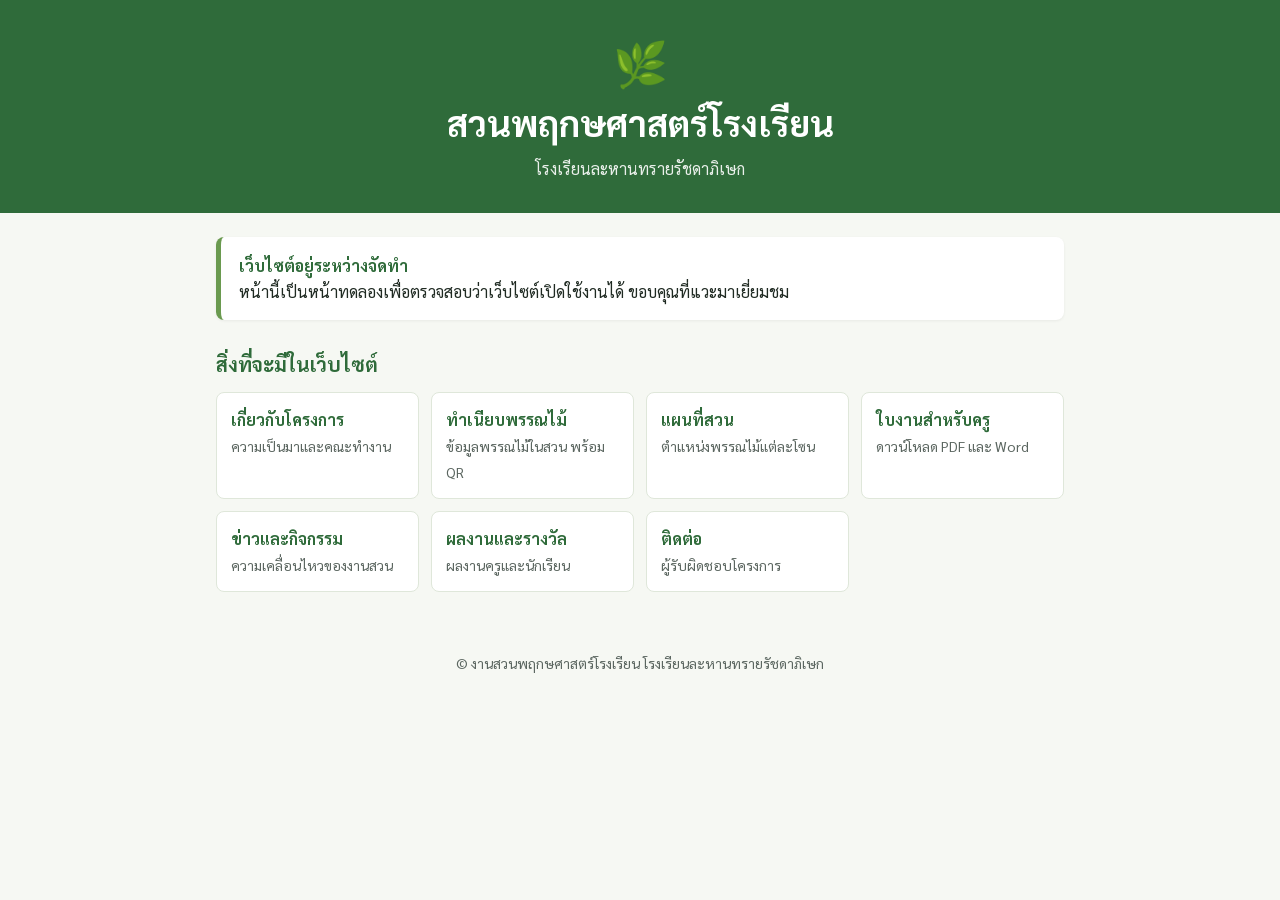
==== index.html @ 070f1ca8 "Add files via upload เพิ่มหน้าเวปทดลอง" ====
<!doctype html>
<html lang="th">
<head>
<meta charset="utf-8">
<meta name="viewport" content="width=device-width, initial-scale=1">
<title>สวนพฤกษศาสตร์โรงเรียน | โรงเรียนละหานทรายรัชดาภิเษก</title>
<meta name="description" content="เว็บไซต์งานสวนพฤกษศาสตร์โรงเรียน โรงเรียนละหานทรายรัชดาภิเษก">
<link rel="preconnect" href="https://fonts.googleapis.com">
<link href="https://fonts.googleapis.com/css2?family=Sarabun:wght@400;600;700&display=swap" rel="stylesheet">
<style>
  :root { --green:#2f6b3a; --leaf:#6a9a4f; --bg:#f6f8f3; --ink:#1f2a22; --muted:#5b6660; }
  * { box-sizing:border-box; }
  body { margin:0; font-family:'Sarabun',sans-serif; background:var(--bg); color:var(--ink); line-height:1.6; }
  header { background:var(--green); color:#fff; padding:40px 16px 32px; text-align:center; }
  header .leaf { font-size:44px; line-height:1; }
  h1 { margin:10px 0 4px; font-size:clamp(24px,5vw,36px); }
  header p { margin:0; opacity:.9; }
  main { max-width:880px; margin:0 auto; padding:24px 16px 40px; }
  .notice { background:#fff; border-left:5px solid var(--leaf); padding:16px 18px; border-radius:8px; box-shadow:0 1px 3px rgba(0,0,0,.06); }
  .notice strong { color:var(--green); }
  h2 { color:var(--green); font-size:20px; margin:28px 0 12px; }
  .grid { display:grid; grid-template-columns:repeat(auto-fill,minmax(180px,1fr)); gap:12px; }
  .card { background:#fff; border:1px solid #dfe7da; border-radius:8px; padding:14px; }
  .card b { display:block; color:var(--green); }
  .card span { font-size:14px; color:var(--muted); }
  footer { text-align:center; font-size:14px; color:var(--muted); padding:20px 16px 32px; }
</style>
</head>
<body>
<header>
  <div class="leaf" aria-hidden="true">🌿</div>
  <h1>สวนพฤกษศาสตร์โรงเรียน</h1>
  <p>โรงเรียนละหานทรายรัชดาภิเษก</p>
</header>
<main>
  <div class="notice">
    <strong>เว็บไซต์อยู่ระหว่างจัดทำ</strong><br>
    หน้านี้เป็นหน้าทดลองเพื่อตรวจสอบว่าเว็บไซต์เปิดใช้งานได้ ขอบคุณที่แวะมาเยี่ยมชม
  </div>

  <h2>สิ่งที่จะมีในเว็บไซต์</h2>
  <div class="grid">
    <div class="card"><b>เกี่ยวกับโครงการ</b><span>ความเป็นมาและคณะทำงาน</span></div>
    <div class="card"><b>ทำเนียบพรรณไม้</b><span>ข้อมูลพรรณไม้ในสวน พร้อม QR</span></div>
    <div class="card"><b>แผนที่สวน</b><span>ตำแหน่งพรรณไม้แต่ละโซน</span></div>
    <div class="card"><b>ใบงานสำหรับครู</b><span>ดาวน์โหลด PDF และ Word</span></div>
    <div class="card"><b>ข่าวและกิจกรรม</b><span>ความเคลื่อนไหวของงานสวน</span></div>
    <div class="card"><b>ผลงานและรางวัล</b><span>ผลงานครูและนักเรียน</span></div>
    <div class="card"><b>ติดต่อ</b><span>ผู้รับผิดชอบโครงการ</span></div>
  </div>
</main>
<footer>© งานสวนพฤกษศาสตร์โรงเรียน โรงเรียนละหานทรายรัชดาภิเษก</footer>
</body>
</html>
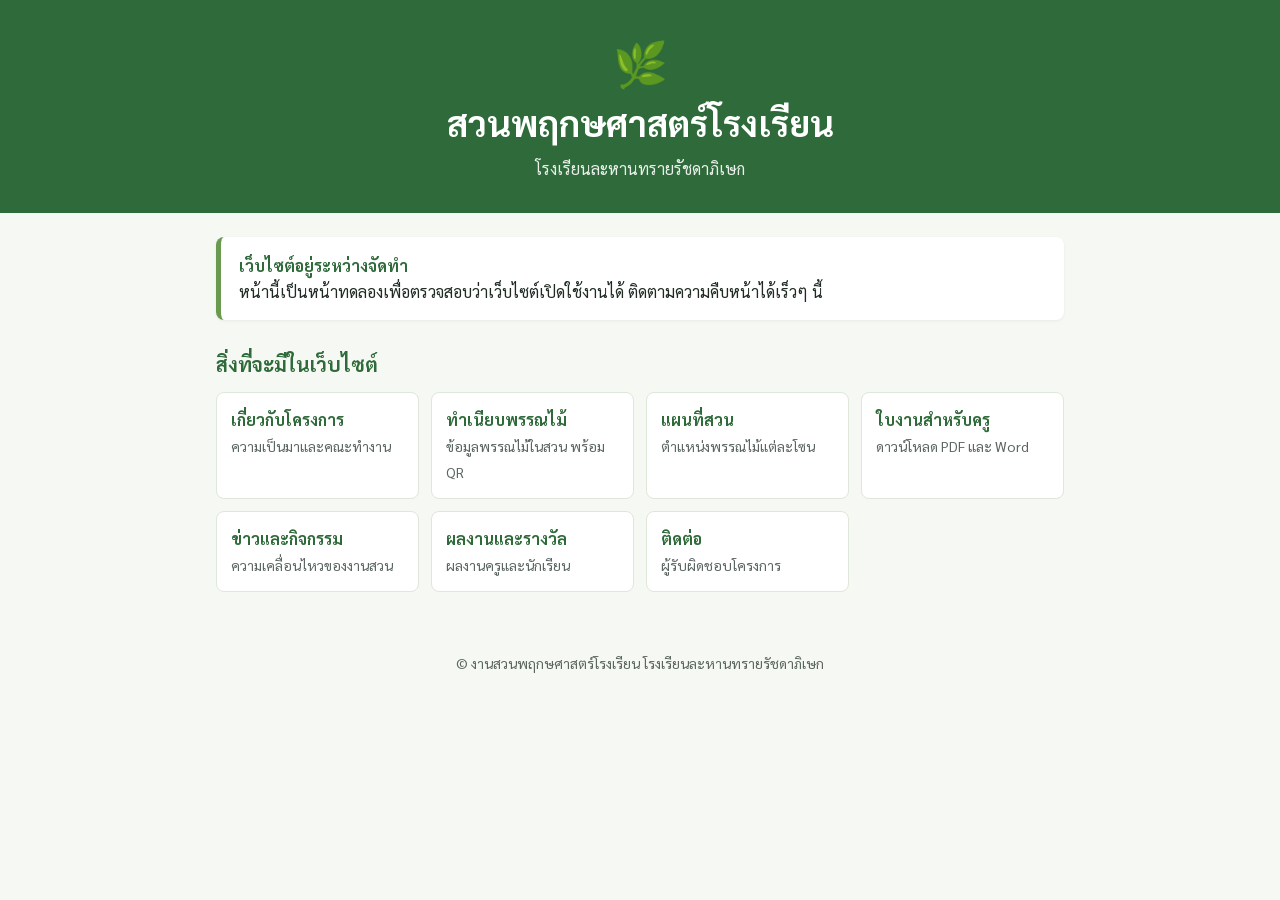
==== commit 10236fc0: "เพิ่ม CLAUDE.md สรุปกติกาโครงการ และปรับข้อความหน้าแรก - เพิ่ม CLAUDE.md (ภาษาไทย) สรุปกติกา 6 ข้อขอ" ====
--- a/index.html
+++ b/index.html
@@ -35,7 +35,7 @@
 <main>
   <div class="notice">
     <strong>เว็บไซต์อยู่ระหว่างจัดทำ</strong><br>
-    หน้านี้เป็นหน้าทดลองเพื่อตรวจสอบว่าเว็บไซต์เปิดใช้งานได้ ขอบคุณที่แวะมาเยี่ยมชม
+    หน้านี้เป็นหน้าทดลองเพื่อตรวจสอบว่าเว็บไซต์เปิดใช้งานได้ ติดตามความคืบหน้าได้เร็วๆ นี้
   </div>
 
   <h2>สิ่งที่จะมีในเว็บไซต์</h2>
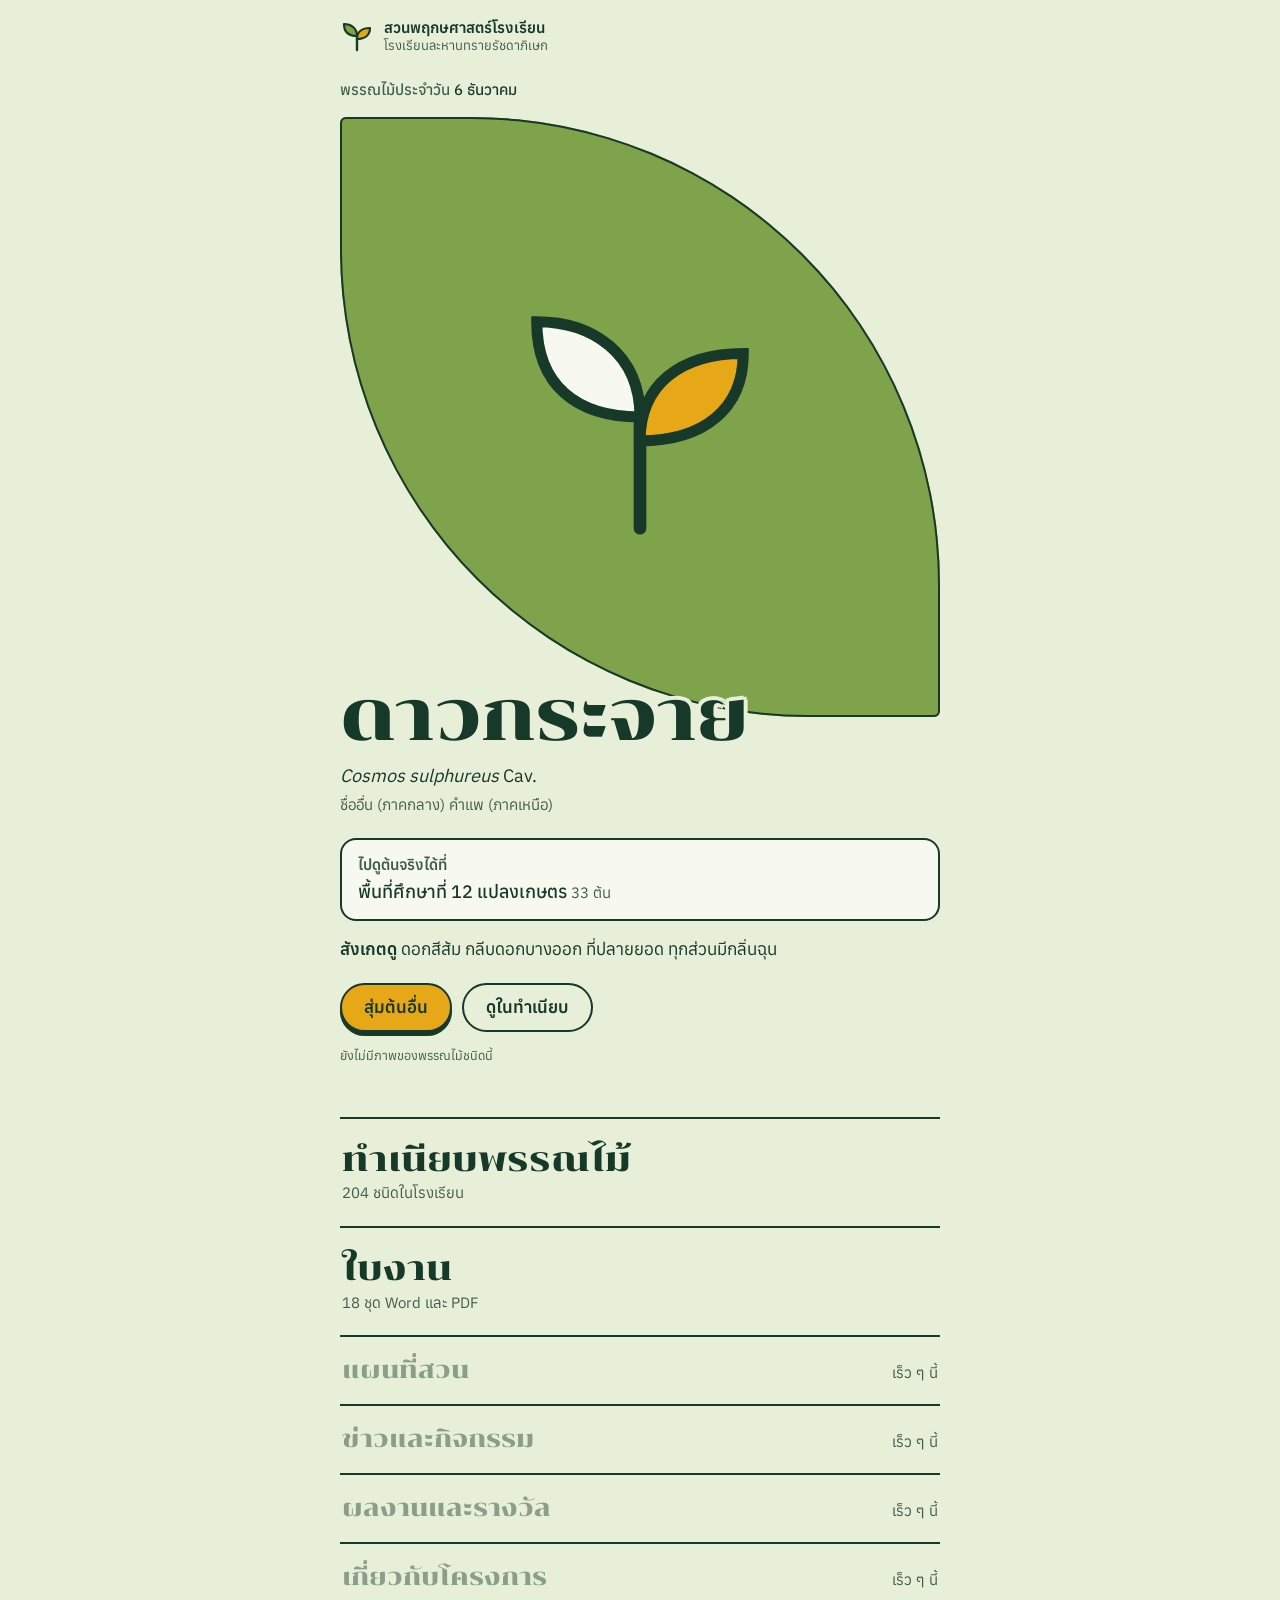
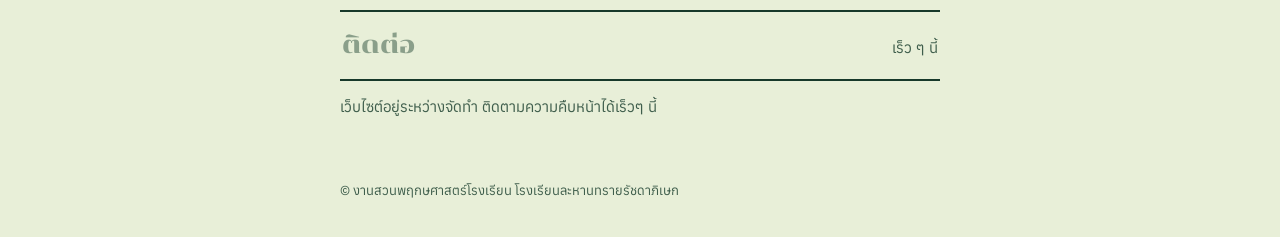
==== commit 38007e9d: "ออกแบบหน้าแรกใหม่: พรรณไม้ประจำวัน (ตัวอย่างให้ครูตรวจ) - index.html: หน้าแรกแนวธรรมชาติ + ขี้เล่น โ" ====
--- a/index.html
+++ b/index.html
@@ -4,51 +4,187 @@
 <meta charset="utf-8">
 <meta name="viewport" content="width=device-width, initial-scale=1">
 <title>สวนพฤกษศาสตร์โรงเรียน | โรงเรียนละหานทรายรัชดาภิเษก</title>
-<meta name="description" content="เว็บไซต์งานสวนพฤกษศาสตร์โรงเรียน โรงเรียนละหานทรายรัชดาภิเษก">
+<meta name="description" content="เว็บไซต์งานสวนพฤกษศาสตร์โรงเรียน โรงเรียนละหานทรายรัชดาภิเษก พรรณไม้ 204 ชนิดในโรงเรียน">
+<meta name="theme-color" content="#E8EFD8">
 <link rel="preconnect" href="https://fonts.googleapis.com">
-<link href="https://fonts.googleapis.com/css2?family=Sarabun:wght@400;600;700&display=swap" rel="stylesheet">
+<link rel="preconnect" href="https://fonts.gstatic.com" crossorigin>
+<link href="https://fonts.googleapis.com/css2?family=Anuphan:wght@400;500;600&family=Chonburi&display=swap" rel="stylesheet">
 <style>
-  :root { --green:#2f6b3a; --leaf:#6a9a4f; --bg:#f6f8f3; --ink:#1f2a22; --muted:#5b6660; }
+  :root {
+    --paper:#E8EFD8; --ink:#17392A; --turmeric:#E6A817; --leaf:#7FA34B; --card:#F7F9F0;
+    --ink-soft:#3F5E4C;
+    --display:'Chonburi', serif; --body:'Anuphan', sans-serif;
+  }
   * { box-sizing:border-box; }
-  body { margin:0; font-family:'Sarabun',sans-serif; background:var(--bg); color:var(--ink); line-height:1.6; }
-  header { background:var(--green); color:#fff; padding:40px 16px 32px; text-align:center; }
-  header .leaf { font-size:44px; line-height:1; }
-  h1 { margin:10px 0 4px; font-size:clamp(24px,5vw,36px); }
-  header p { margin:0; opacity:.9; }
-  main { max-width:880px; margin:0 auto; padding:24px 16px 40px; }
-  .notice { background:#fff; border-left:5px solid var(--leaf); padding:16px 18px; border-radius:8px; box-shadow:0 1px 3px rgba(0,0,0,.06); }
-  .notice strong { color:var(--green); }
-  h2 { color:var(--green); font-size:20px; margin:28px 0 12px; }
-  .grid { display:grid; grid-template-columns:repeat(auto-fill,minmax(180px,1fr)); gap:12px; }
-  .card { background:#fff; border:1px solid #dfe7da; border-radius:8px; padding:14px; }
-  .card b { display:block; color:var(--green); }
-  .card span { font-size:14px; color:var(--muted); }
-  footer { text-align:center; font-size:14px; color:var(--muted); padding:20px 16px 32px; }
+  html { -webkit-text-size-adjust:100%; }
+  body { margin:0; background:var(--paper); color:var(--ink); font:400 17px/1.65 var(--body); }
+  a { color:inherit; }
+  :focus-visible { outline:3px solid var(--turmeric); outline-offset:3px; border-radius:4px; }
+  .wrap { max-width:560px; margin:0 auto; padding:0 20px; }
+
+  /* หัวเว็บ */
+  .top { display:flex; align-items:center; gap:10px; padding:18px 0 6px; }
+  .top svg { flex:none; }
+  .top b { display:block; font-weight:600; font-size:15px; line-height:1.3; }
+  .top span { display:block; font-size:13px; color:var(--ink-soft); line-height:1.3; }
+
+  /* พรรณไม้ประจำวัน */
+  .today { padding:18px 0 8px; }
+  .kicker { margin:0 0 14px; font-weight:500; font-size:15px; color:var(--ink-soft); }
+  .kicker time { color:var(--ink); }
+  .leafpic {
+    position:relative; width:100%; aspect-ratio:1/1; margin:0;
+    border-radius:6px 78% 6px 78%; overflow:hidden; background:var(--leaf);
+    box-shadow:inset 0 0 0 2px var(--ink);
+  }
+  .leafpic img { width:100%; height:100%; object-fit:cover; display:block; }
+  .leafpic .none { position:absolute; inset:0; display:grid; place-items:center; }
+  .leafpic.empty::after { display:none; }
+  .leafpic::after { /* เส้นกลางใบ */
+    content:""; position:absolute; left:50%; top:50%; width:141%; height:2px;
+    background:rgba(247,249,240,.55); transform:translate(-50%,-50%) rotate(-45deg); pointer-events:none;
+  }
+  .name {
+    font-family:var(--display); font-weight:400; margin:-0.62em 0 0; position:relative;
+    font-size:clamp(52px, 17vw, 96px); line-height:1.18; letter-spacing:-.01em;
+    overflow-wrap:anywhere; text-wrap:balance;
+    text-shadow: 3px 3px 0 var(--paper), -3px 3px 0 var(--paper), 3px -3px 0 var(--paper), -3px -3px 0 var(--paper), 0 4px 0 var(--paper), 4px 0 0 var(--paper), -4px 0 0 var(--paper), 0 -4px 0 var(--paper);
+  }
+  .name.mid { font-size:clamp(40px, 12.5vw, 72px); }
+  .name.long { font-size:clamp(32px, 9.5vw, 56px); }
+  .sci { margin:4px 0 0; font-size:18px; }
+  .aka { margin:2px 0 0; font-size:15px; color:var(--ink-soft); }
+  .where { margin:20px 0 0; padding:14px 16px; background:var(--card); border-radius:16px; border:2px solid var(--ink); }
+  .where h2 { margin:0 0 4px; font:600 15px/1.4 var(--body); color:var(--ink-soft); }
+  .where ul { margin:0; padding:0; list-style:none; }
+  .where li { font-weight:500; font-size:18px; line-height:1.45; }
+  .where li + li { margin-top:4px; }
+  .where li small { font-weight:400; font-size:15px; color:var(--ink-soft); }
+  .feat { margin:14px 0 0; }
+  .feat b { font-weight:600; }
+  .actions { display:flex; flex-wrap:wrap; gap:10px; margin:20px 0 0; }
+  .btn {
+    font:600 17px/1 var(--body); border:2px solid var(--ink); border-radius:999px;
+    padding:14px 22px; cursor:pointer; text-decoration:none; display:inline-flex; align-items:center; gap:8px;
+    background:transparent; color:var(--ink);
+  }
+  .btn.primary { background:var(--turmeric); box-shadow:0 4px 0 var(--ink); }
+  .btn.primary:active { transform:translateY(3px); box-shadow:0 1px 0 var(--ink); }
+  .credit { margin:14px 0 0; font-size:12.5px; line-height:1.5; color:var(--ink-soft); }
+  .credit a { color:var(--ink-soft); }
+
+  /* ในเว็บมีอะไร */
+  .menu { margin:44px 0 0; padding:0; list-style:none; border-top:2px solid var(--ink); }
+  .menu li { border-bottom:2px solid var(--ink); }
+  .menu a, .menu .soon { display:flex; align-items:baseline; justify-content:space-between; gap:12px; padding:18px 2px; text-decoration:none; }
+  .menu a { flex-direction:column; gap:0; padding:20px 2px; }
+  .menu strong { font-family:var(--display); font-weight:400; font-size:clamp(26px, 7.5vw, 34px); line-height:1.25; }
+  .menu span { font-size:15px; color:var(--ink-soft); text-align:right; }
+  .menu a span { text-align:left; }
+  .menu a:hover strong { text-decoration:underline; text-decoration-thickness:3px; text-underline-offset:6px; text-decoration-color:var(--turmeric); }
+  .menu .soon strong { color:var(--ink-soft); opacity:.55; font-size:clamp(20px, 5.6vw, 24px); }
+  .soon-note { margin:14px 0 0; font-size:15px; color:var(--ink-soft); }
+  footer { margin:40px 0 0; padding:20px 0 36px; font-size:13px; color:var(--ink-soft); }
+
+  /* ตอนสุ่มใหม่ */
+  .swap .leafpic, .swap .name { animation:pop .42s cubic-bezier(.2,.9,.3,1.3); }
+  @keyframes pop { from { transform:scale(.92) rotate(-3deg); opacity:.2; } to { transform:none; opacity:1; } }
+  @media (prefers-reduced-motion: reduce) { .swap .leafpic, .swap .name { animation:none; } }
+  @media (min-width:720px) { .wrap { max-width:640px; } }
 </style>
 </head>
 <body>
-<header>
-  <div class="leaf" aria-hidden="true">🌿</div>
-  <h1>สวนพฤกษศาสตร์โรงเรียน</h1>
-  <p>โรงเรียนละหานทรายรัชดาภิเษก</p>
-</header>
-<main>
-  <div class="notice">
-    <strong>เว็บไซต์อยู่ระหว่างจัดทำ</strong><br>
-    หน้านี้เป็นหน้าทดลองเพื่อตรวจสอบว่าเว็บไซต์เปิดใช้งานได้ ติดตามความคืบหน้าได้เร็วๆ นี้
-  </div>
+<div class="wrap">
+  <header class="top">
+    <svg width="34" height="34" viewBox="0 0 34 34" aria-hidden="true"><path d="M17 31V15" stroke="#17392A" stroke-width="2.4" stroke-linecap="round" fill="none"/><path d="M17 17C17 9 11 5 4 5c0 8 5 12 13 12Z" fill="#7FA34B" stroke="#17392A" stroke-width="2.2" stroke-linejoin="round"/><path d="M17 20c0-7 5-11 13-11 0 7-5 11-13 11Z" fill="#E6A817" stroke="#17392A" stroke-width="2.2" stroke-linejoin="round"/></svg>
+    <div><b>สวนพฤกษศาสตร์โรงเรียน</b><span>โรงเรียนละหานทรายรัชดาภิเษก</span></div>
+  </header>
 
-  <h2>สิ่งที่จะมีในเว็บไซต์</h2>
-  <div class="grid">
-    <div class="card"><b>เกี่ยวกับโครงการ</b><span>ความเป็นมาและคณะทำงาน</span></div>
-    <div class="card"><b>ทำเนียบพรรณไม้</b><span>ข้อมูลพรรณไม้ในสวน พร้อม QR</span></div>
-    <div class="card"><b>แผนที่สวน</b><span>ตำแหน่งพรรณไม้แต่ละโซน</span></div>
-    <div class="card"><b>ใบงานสำหรับครู</b><span>ดาวน์โหลด PDF และ Word</span></div>
-    <div class="card"><b>ข่าวและกิจกรรม</b><span>ความเคลื่อนไหวของงานสวน</span></div>
-    <div class="card"><b>ผลงานและรางวัล</b><span>ผลงานครูและนักเรียน</span></div>
-    <div class="card"><b>ติดต่อ</b><span>ผู้รับผิดชอบโครงการ</span></div>
-  </div>
-</main>
-<footer>© งานสวนพฤกษศาสตร์โรงเรียน โรงเรียนละหานทรายรัชดาภิเษก</footer>
+  <main>
+    <section class="today" id="today" aria-labelledby="plant-name">
+      <p class="kicker">พรรณไม้ประจำวัน <time id="date"></time></p>
+      <figure class="leafpic" id="pic"></figure>
+      <h1 class="name" id="plant-name">…</h1>
+      <p class="sci" id="sci"></p>
+      <p class="aka" id="aka"></p>
+      <div class="where">
+        <h2>ไปดูต้นจริงได้ที่</h2>
+        <ul id="where"></ul>
+      </div>
+      <p class="feat" id="feat"></p>
+      <div class="actions">
+        <button class="btn primary" id="shuffle" type="button">สุ่มต้นอื่น</button>
+        <a class="btn" id="more" href="plants.html">ดูในทำเนียบ</a>
+      </div>
+      <p class="credit" id="credit"></p>
+    </section>
+
+    <ul class="menu">
+      <li><a href="plants.html"><strong>ทำเนียบพรรณไม้</strong><span id="count">204 ชนิดในโรงเรียน</span></a></li>
+      <li><a href="worksheets.html"><strong>ใบงาน</strong><span>18 ชุด Word และ PDF</span></a></li>
+      <li><div class="soon"><strong>แผนที่สวน</strong><span>เร็ว ๆ นี้</span></div></li>
+      <li><div class="soon"><strong>ข่าวและกิจกรรม</strong><span>เร็ว ๆ นี้</span></div></li>
+      <li><div class="soon"><strong>ผลงานและรางวัล</strong><span>เร็ว ๆ นี้</span></div></li>
+      <li><div class="soon"><strong>เกี่ยวกับโครงการ</strong><span>เร็ว ๆ นี้</span></div></li>
+      <li><div class="soon"><strong>ติดต่อ</strong><span>เร็ว ๆ นี้</span></div></li>
+    </ul>
+    <p class="soon-note">เว็บไซต์อยู่ระหว่างจัดทำ ติดตามความคืบหน้าได้เร็วๆ นี้</p>
+  </main>
+
+  <footer>© งานสวนพฤกษศาสตร์โรงเรียน โรงเรียนละหานทรายรัชดาภิเษก</footer>
+</div>
+
+<script src="js/plants-data.js"></script>
+<script>
+(function () {
+  var P = window.PLANTS || [], el = function (id) { return document.getElementById(id); };
+  if (!P.length) return;
+  var SPROUT = '<div class="none"><svg width="45%" viewBox="0 0 34 34" aria-hidden="true"><path d="M17 31V15" stroke="#17392A" stroke-width="1.6" stroke-linecap="round" fill="none"/><path d="M17 17C17 9 11 5 4 5c0 8 5 12 13 12Z" fill="#F7F9F0" stroke="#17392A" stroke-width="1.4"/><path d="M17 20c0-7 5-11 13-11 0 7-5 11-13 11Z" fill="#E6A817" stroke="#17392A" stroke-width="1.4"/></svg></div>';
+  function esc(s) { return String(s).replace(/[&<>"]/g, function (c) { return {'&':'&amp;','<':'&lt;','>':'&gt;','"':'&quot;'}[c]; }); }
+
+  // วันที่ตามเวลาไทย ทุกคนเห็นต้นเดียวกันในวันเดียวกัน
+  var now = new Date(Date.now() + 7 * 3600 * 1000);
+  var day = Math.floor(now.getTime() / 86400000);
+  var today = (day * 7919) % P.length, cur = today;
+  el('date').textContent = new Date().toLocaleDateString('th-TH', { day:'numeric', month:'long', timeZone:'Asia/Bangkok' });
+  el('count').textContent = P.length + ' ชนิดในโรงเรียน';
+
+  function show(i) {
+    var p = P[i];
+    var nm = el('plant-name'); nm.textContent = p.n;
+    nm.className = 'name' + (p.n.length > 10 ? ' long' : p.n.length > 6 ? ' mid' : '');
+    el('sci').innerHTML = p.s || '';
+    el('aka').textContent = p.a ? 'ชื่ออื่น ' + p.a : '';
+    el('aka').hidden = !p.a;
+    var locs = p.l.slice().sort(function (a, b) { return b[1] - a[1]; });
+    el('where').innerHTML = locs.slice(0, 3).map(function (l) {
+      return '<li>' + esc(l[0]) + ' <small>' + l[1] + ' ต้น</small></li>';
+    }).join('') + (locs.length > 3 ? '<li><small>และอีก ' + (locs.length - 3) + ' บริเวณ</small></li>' : '');
+    el('feat').innerHTML = p.f ? '<b>สังเกตดู</b> ' + esc(p.f) : '';
+    el('more').href = 'plants.html#p' + p.c;
+    if (p.p) {
+      el('pic').classList.remove('empty');
+      el('pic').innerHTML = '<img src="' + esc(p.p.src) + '" alt="ภาพตัวอย่าง' + esc(p.n) + '" width="720" height="720">';
+      el('credit').innerHTML = 'ภาพตัวอย่างชนิดพันธุ์ ไม่ใช่ต้นในโรงเรียน<br>ภาพโดย ' + esc(p.p.by) +
+        ' (<a href="' + esc(p.p.url) + '" target="_blank" rel="noopener">iNaturalist</a>) สัญญาอนุญาต <a href="' +
+        esc(p.p.licUrl) + '" target="_blank" rel="noopener">' + esc(p.p.lic) + '</a>';
+    } else {
+      el('pic').classList.add('empty');
+      el('pic').innerHTML = SPROUT;
+      el('credit').textContent = 'ยังไม่มีภาพของพรรณไม้ชนิดนี้';
+    }
+    document.querySelector('.kicker').firstChild.nodeValue = (i === today ? 'พรรณไม้ประจำวัน ' : 'สุ่มได้ ');
+    el('date').hidden = i !== today;
+  }
+  show(cur);
+  el('shuffle').addEventListener('click', function () {
+    var n;
+    do { n = Math.floor(Math.random() * P.length); } while (n === cur && P.length > 1);
+    cur = n;
+    var t = el('today'); t.classList.remove('swap'); void t.offsetWidth; t.classList.add('swap');
+    show(cur);
+  });
+})();
+</script>
 </body>
 </html>
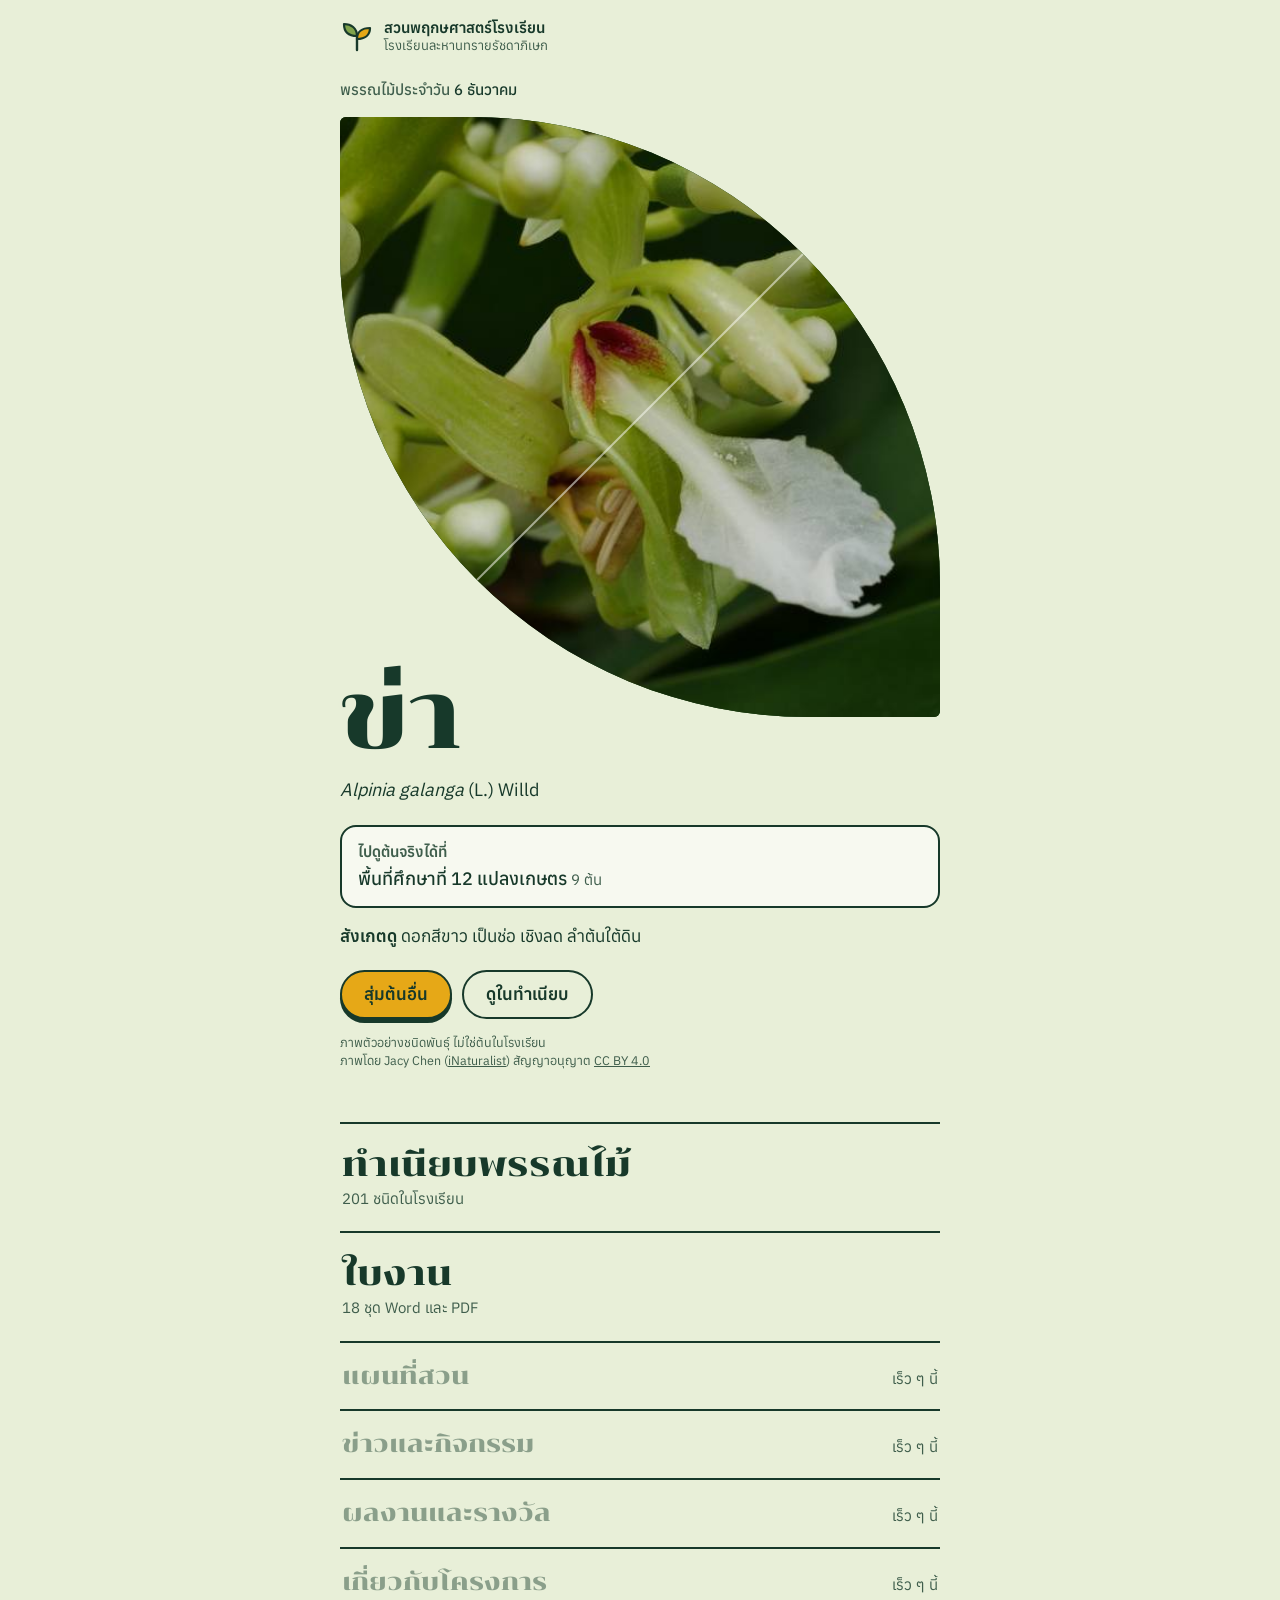
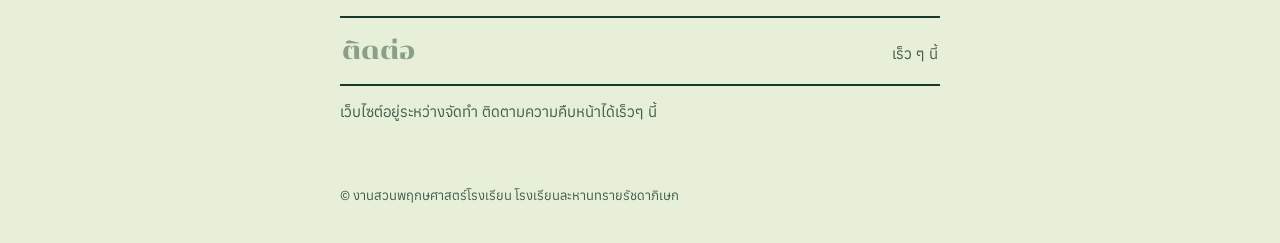
==== commit 91bee5e8: "ออกแบบหน้าทำเนียบพรรณไม้และหน้าใบงานใหม่ ตัดชนิดที่ไม่มีภาพเหลือ 201 ชนิด - ตัด 008 ยางโอน, 060 เฟิร" ====
--- a/index.html
+++ b/index.html
@@ -4,30 +4,13 @@
 <meta charset="utf-8">
 <meta name="viewport" content="width=device-width, initial-scale=1">
 <title>สวนพฤกษศาสตร์โรงเรียน | โรงเรียนละหานทรายรัชดาภิเษก</title>
-<meta name="description" content="เว็บไซต์งานสวนพฤกษศาสตร์โรงเรียน โรงเรียนละหานทรายรัชดาภิเษก พรรณไม้ 204 ชนิดในโรงเรียน">
+<meta name="description" content="เว็บไซต์งานสวนพฤกษศาสตร์โรงเรียน โรงเรียนละหานทรายรัชดาภิเษก พรรณไม้ประจำวัน และทำเนียบพรรณไม้ในโรงเรียน">
 <meta name="theme-color" content="#E8EFD8">
 <link rel="preconnect" href="https://fonts.googleapis.com">
 <link rel="preconnect" href="https://fonts.gstatic.com" crossorigin>
 <link href="https://fonts.googleapis.com/css2?family=Anuphan:wght@400;500;600&family=Chonburi&display=swap" rel="stylesheet">
+<link rel="stylesheet" href="css/site.css">
 <style>
-  :root {
-    --paper:#E8EFD8; --ink:#17392A; --turmeric:#E6A817; --leaf:#7FA34B; --card:#F7F9F0;
-    --ink-soft:#3F5E4C;
-    --display:'Chonburi', serif; --body:'Anuphan', sans-serif;
-  }
-  * { box-sizing:border-box; }
-  html { -webkit-text-size-adjust:100%; }
-  body { margin:0; background:var(--paper); color:var(--ink); font:400 17px/1.65 var(--body); }
-  a { color:inherit; }
-  :focus-visible { outline:3px solid var(--turmeric); outline-offset:3px; border-radius:4px; }
-  .wrap { max-width:560px; margin:0 auto; padding:0 20px; }
-
-  /* หัวเว็บ */
-  .top { display:flex; align-items:center; gap:10px; padding:18px 0 6px; }
-  .top svg { flex:none; }
-  .top b { display:block; font-weight:600; font-size:15px; line-height:1.3; }
-  .top span { display:block; font-size:13px; color:var(--ink-soft); line-height:1.3; }
-
   /* พรรณไม้ประจำวัน */
   .today { padding:18px 0 8px; }
   .kicker { margin:0 0 14px; font-weight:500; font-size:15px; color:var(--ink-soft); }
@@ -63,13 +46,6 @@
   .feat { margin:14px 0 0; }
   .feat b { font-weight:600; }
   .actions { display:flex; flex-wrap:wrap; gap:10px; margin:20px 0 0; }
-  .btn {
-    font:600 17px/1 var(--body); border:2px solid var(--ink); border-radius:999px;
-    padding:14px 22px; cursor:pointer; text-decoration:none; display:inline-flex; align-items:center; gap:8px;
-    background:transparent; color:var(--ink);
-  }
-  .btn.primary { background:var(--turmeric); box-shadow:0 4px 0 var(--ink); }
-  .btn.primary:active { transform:translateY(3px); box-shadow:0 1px 0 var(--ink); }
   .credit { margin:14px 0 0; font-size:12.5px; line-height:1.5; color:var(--ink-soft); }
   .credit a { color:var(--ink-soft); }
 
@@ -84,13 +60,11 @@
   .menu a:hover strong { text-decoration:underline; text-decoration-thickness:3px; text-underline-offset:6px; text-decoration-color:var(--turmeric); }
   .menu .soon strong { color:var(--ink-soft); opacity:.55; font-size:clamp(20px, 5.6vw, 24px); }
   .soon-note { margin:14px 0 0; font-size:15px; color:var(--ink-soft); }
-  footer { margin:40px 0 0; padding:20px 0 36px; font-size:13px; color:var(--ink-soft); }
 
   /* ตอนสุ่มใหม่ */
   .swap .leafpic, .swap .name { animation:pop .42s cubic-bezier(.2,.9,.3,1.3); }
   @keyframes pop { from { transform:scale(.92) rotate(-3deg); opacity:.2; } to { transform:none; opacity:1; } }
   @media (prefers-reduced-motion: reduce) { .swap .leafpic, .swap .name { animation:none; } }
-  @media (min-width:720px) { .wrap { max-width:640px; } }
 </style>
 </head>
 <body>
@@ -120,7 +94,7 @@
     </section>
 
     <ul class="menu">
-      <li><a href="plants.html"><strong>ทำเนียบพรรณไม้</strong><span id="count">204 ชนิดในโรงเรียน</span></a></li>
+      <li><a href="plants.html"><strong>ทำเนียบพรรณไม้</strong><span id="count">201 ชนิดในโรงเรียน</span></a></li>
       <li><a href="worksheets.html"><strong>ใบงาน</strong><span>18 ชุด Word และ PDF</span></a></li>
       <li><div class="soon"><strong>แผนที่สวน</strong><span>เร็ว ๆ นี้</span></div></li>
       <li><div class="soon"><strong>ข่าวและกิจกรรม</strong><span>เร็ว ๆ นี้</span></div></li>
--- a/css/site.css
+++ b/css/site.css
@@ -0,0 +1,34 @@
+/* สีและตัวอักษรกลางของทั้งเว็บ */
+:root {
+  --paper:#E8EFD8; --ink:#17392A; --turmeric:#E6A817; --leaf:#7FA34B; --card:#F7F9F0;
+  --ink-soft:#3F5E4C;
+  --display:'Chonburi', serif; --body:'Anuphan', sans-serif;
+}
+* { box-sizing:border-box; }
+html { -webkit-text-size-adjust:100%; }
+body { margin:0; background:var(--paper); color:var(--ink); font:400 17px/1.65 var(--body); }
+a { color:inherit; }
+:focus-visible { outline:3px solid var(--turmeric); outline-offset:3px; border-radius:4px; }
+.wrap { max-width:560px; margin:0 auto; padding:0 20px; }
+@media (min-width:720px) { .wrap { max-width:640px; } }
+
+/* หัวเว็บ */
+.top { display:flex; align-items:center; gap:10px; padding:18px 0 6px; text-decoration:none; width:max-content; max-width:100%; }
+.top svg { flex:none; }
+.top b { display:block; font-weight:600; font-size:15px; line-height:1.3; }
+.top span { display:block; font-size:13px; color:var(--ink-soft); line-height:1.3; }
+
+/* หัวหน้า */
+.page-title { font-family:var(--display); font-weight:400; font-size:clamp(44px, 13vw, 72px); line-height:1.2; margin:22px 0 4px; }
+.lede { margin:0; font-size:18px; color:var(--ink-soft); }
+
+/* ปุ่ม */
+.btn {
+  font:600 17px/1 var(--body); border:2px solid var(--ink); border-radius:999px;
+  padding:14px 22px; cursor:pointer; text-decoration:none; display:inline-flex; align-items:center; gap:8px;
+  background:transparent; color:var(--ink);
+}
+.btn.primary { background:var(--turmeric); box-shadow:0 4px 0 var(--ink); }
+.btn.primary:active { transform:translateY(3px); box-shadow:0 1px 0 var(--ink); }
+
+footer { margin:40px 0 0; padding:20px 0 36px; font-size:13px; color:var(--ink-soft); }
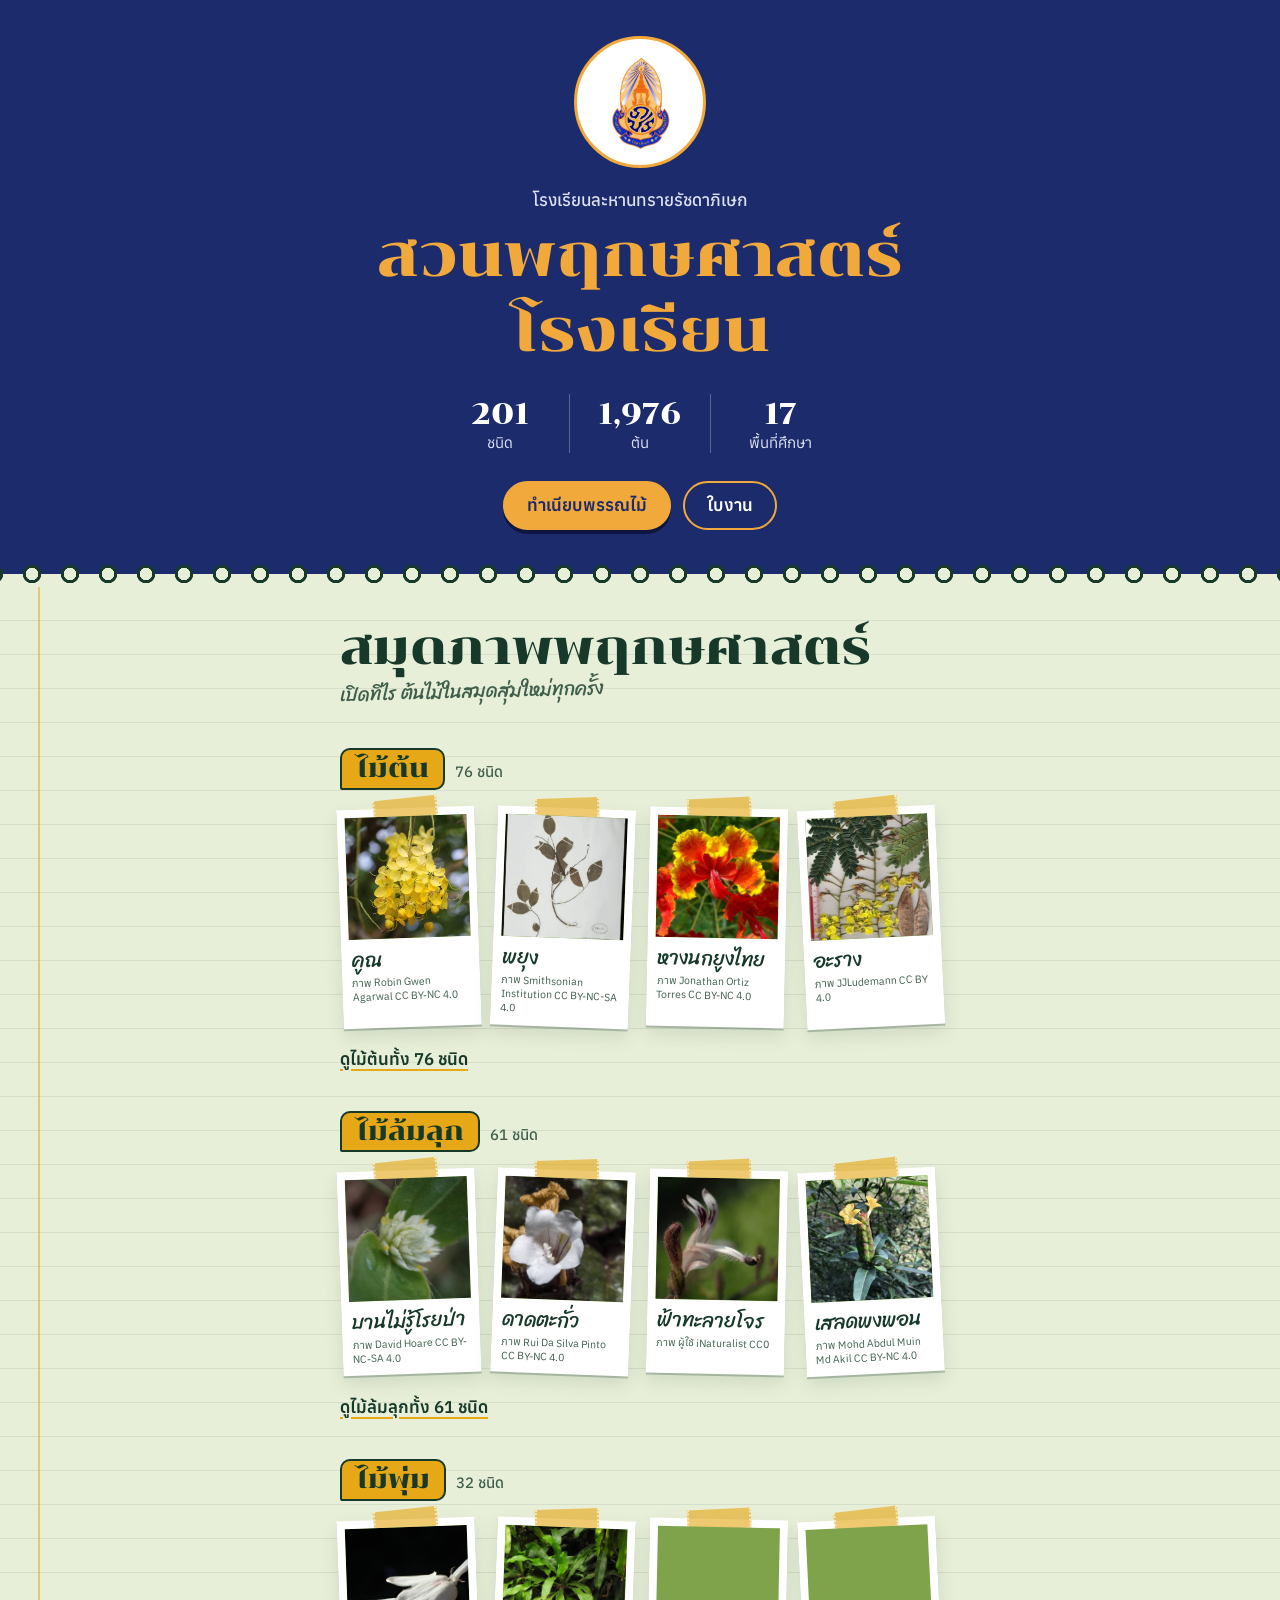
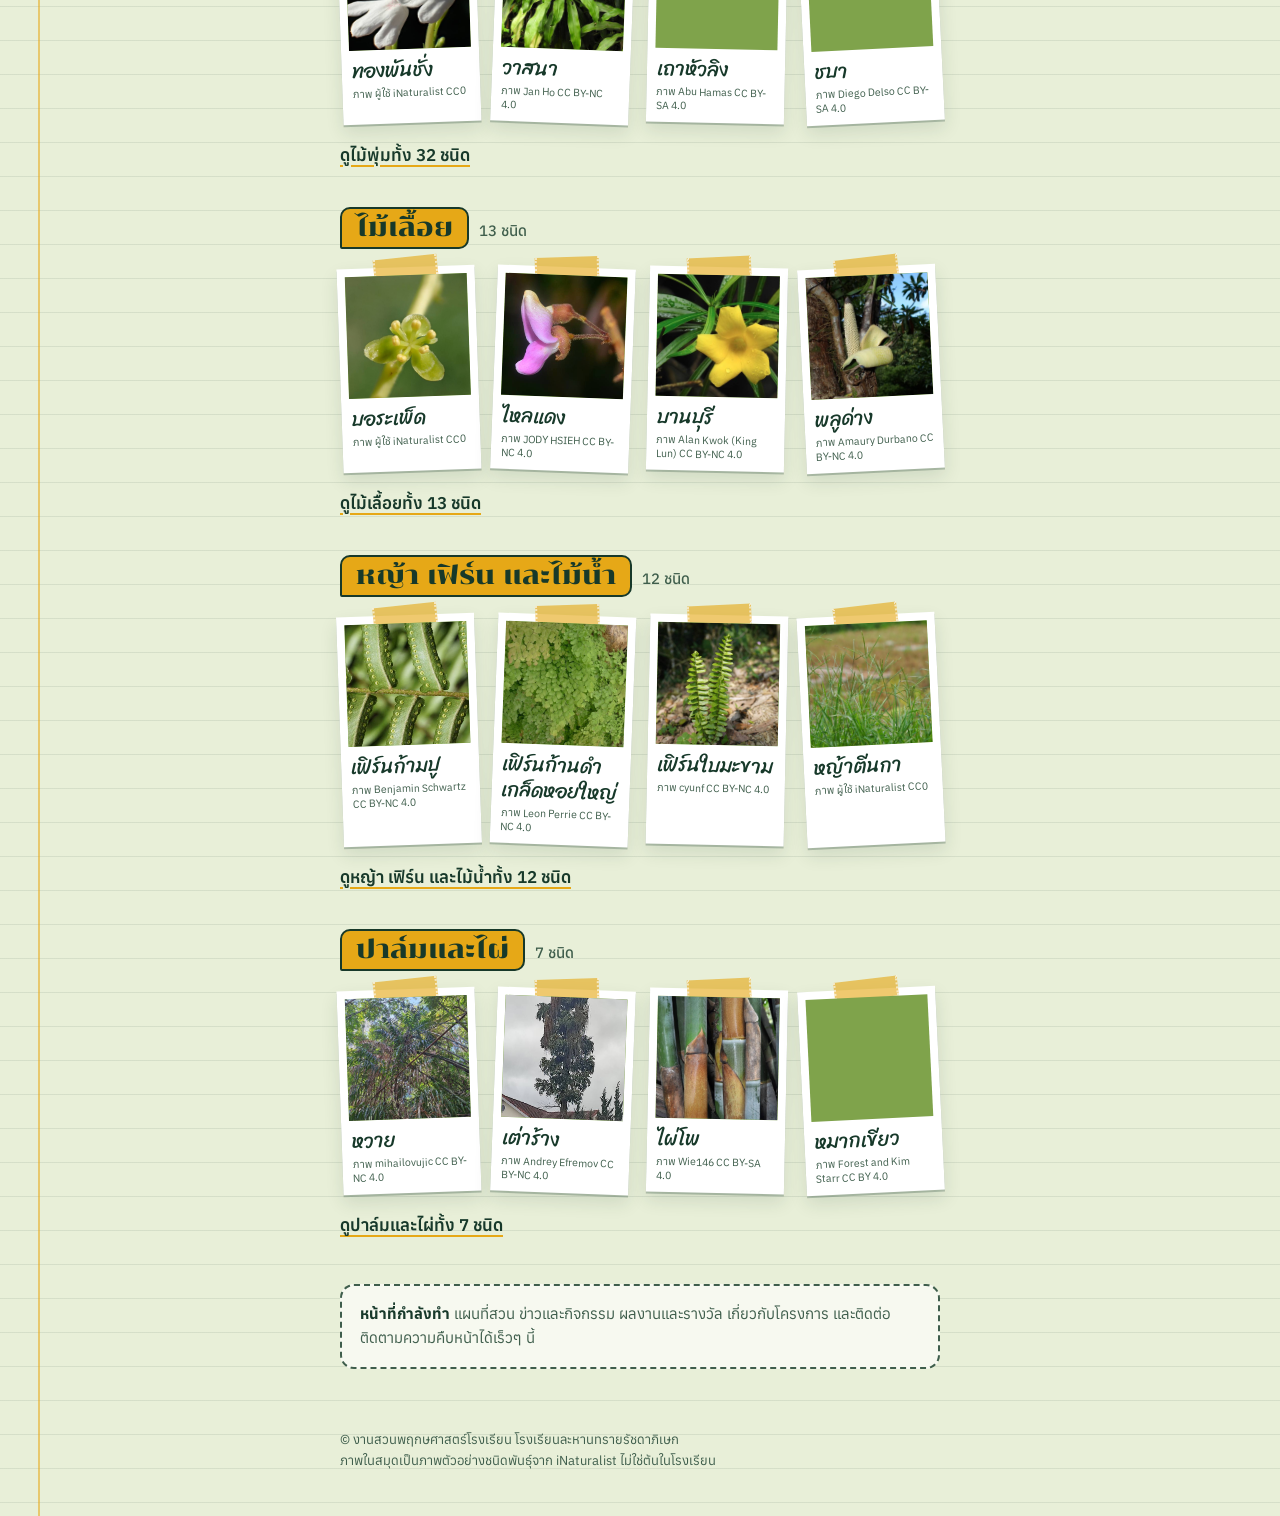
==== commit ace5e221: "หน้าแรกแบบใหม่: ส่วนตัวตนโรงเรียน + สมุดภาพพฤกษศาสตร์ และใช้ตราโรงเรียนแทนต้นอ่อน - index.html: ส่วน" ====
--- a/index.html
+++ b/index.html
@@ -4,160 +4,163 @@
 <meta charset="utf-8">
 <meta name="viewport" content="width=device-width, initial-scale=1">
 <title>สวนพฤกษศาสตร์โรงเรียน | โรงเรียนละหานทรายรัชดาภิเษก</title>
-<meta name="description" content="เว็บไซต์งานสวนพฤกษศาสตร์โรงเรียน โรงเรียนละหานทรายรัชดาภิเษก พรรณไม้ประจำวัน และทำเนียบพรรณไม้ในโรงเรียน">
-<meta name="theme-color" content="#E8EFD8">
+<meta name="description" content="เว็บไซต์งานสวนพฤกษศาสตร์โรงเรียน โรงเรียนละหานทรายรัชดาภิเษก ทำเนียบพรรณไม้และใบงาน">
+<meta name="theme-color" content="#1C2B6B">
 <link rel="preconnect" href="https://fonts.googleapis.com">
 <link rel="preconnect" href="https://fonts.gstatic.com" crossorigin>
-<link href="https://fonts.googleapis.com/css2?family=Anuphan:wght@400;500;600&family=Chonburi&display=swap" rel="stylesheet">
+<link href="https://fonts.googleapis.com/css2?family=Anuphan:wght@400;500;600&family=Chonburi&family=Sriracha&display=swap" rel="stylesheet">
 <link rel="stylesheet" href="css/site.css">
+<link rel="icon" type="image/png" href="img/favicon.png">
 <style>
-  /* พรรณไม้ประจำวัน */
-  .today { padding:18px 0 8px; }
-  .kicker { margin:0 0 14px; font-weight:500; font-size:15px; color:var(--ink-soft); }
-  .kicker time { color:var(--ink); }
-  .leafpic {
-    position:relative; width:100%; aspect-ratio:1/1; margin:0;
-    border-radius:6px 78% 6px 78%; overflow:hidden; background:var(--leaf);
-    box-shadow:inset 0 0 0 2px var(--ink);
+  :root { --navy:#1C2B6B; --gold:#F2A93B; --hand:'Sriracha', cursive; }
+
+  /* ส่วนตัวตนโรงเรียน */
+  .school { background:var(--navy); color:#fff; text-align:center; padding:36px 0 44px; }
+  .seal {
+    width:132px; height:132px; margin:0 auto; border-radius:50%; background:#fff;
+    border:3px solid var(--gold); display:grid; place-items:center; overflow:hidden;
   }
-  .leafpic img { width:100%; height:100%; object-fit:cover; display:block; }
-  .leafpic .none { position:absolute; inset:0; display:grid; place-items:center; }
-  .leafpic.empty::after { display:none; }
-  .leafpic::after { /* เส้นกลางใบ */
-    content:""; position:absolute; left:50%; top:50%; width:141%; height:2px;
-    background:rgba(247,249,240,.55); transform:translate(-50%,-50%) rotate(-45deg); pointer-events:none;
+  .seal img { width:auto; height:96px; }
+  .school-name { margin:18px 0 0; font-weight:500; font-size:17px; color:#DDE3F5; }
+  .school h1 {
+    margin:4px 0 0; font-family:var(--display); font-weight:400; color:var(--gold);
+    font-size:clamp(34px, 10.2vw, 60px); line-height:1.25; text-wrap:balance;
   }
-  .name {
-    font-family:var(--display); font-weight:400; margin:-0.62em 0 0; position:relative;
-    font-size:clamp(52px, 17vw, 96px); line-height:1.18; letter-spacing:-.01em;
-    overflow-wrap:anywhere; text-wrap:balance;
-    text-shadow: 3px 3px 0 var(--paper), -3px 3px 0 var(--paper), 3px -3px 0 var(--paper), -3px -3px 0 var(--paper), 0 4px 0 var(--paper), 4px 0 0 var(--paper), -4px 0 0 var(--paper), 0 -4px 0 var(--paper);
+  .stats { list-style:none; margin:26px auto 0; padding:0; display:flex; justify-content:center; max-width:420px; }
+  .stats li { flex:1; padding:0 6px; font-size:15px; color:#DDE3F5; line-height:1.35; }
+  .stats li + li { border-left:1px solid rgba(255,255,255,.28); }
+  .stats b { display:block; font-family:var(--display); font-weight:400; font-size:30px; line-height:1.3; color:#fff; }
+  .cta { display:flex; flex-wrap:wrap; justify-content:center; gap:12px; margin:28px 0 0; }
+  .cta .btn { border-color:var(--gold); }
+  .cta .btn.gold { background:var(--gold); color:var(--navy); box-shadow:0 4px 0 #0E1640; }
+  .cta .btn.gold:active { transform:translateY(3px); box-shadow:0 1px 0 #0E1640; }
+  .cta .btn.ghost { color:#fff; }
+  .school :focus-visible { outline-color:#fff; }
+
+  /* สันสมุด: ห่วงตรงรอยต่อระหว่างส่วนบนกับสมุด */
+  .rings {
+    height:26px; margin-top:-13px; position:relative;
+    background:radial-gradient(circle at 50% 50%, var(--paper) 0 6px, var(--ink) 6.5px 9px, transparent 9.5px) center / 38px 26px repeat-x;
   }
-  .name.mid { font-size:clamp(40px, 12.5vw, 72px); }
-  .name.long { font-size:clamp(32px, 9.5vw, 56px); }
-  .sci { margin:4px 0 0; font-size:18px; }
-  .aka { margin:2px 0 0; font-size:15px; color:var(--ink-soft); }
-  .where { margin:20px 0 0; padding:14px 16px; background:var(--card); border-radius:16px; border:2px solid var(--ink); }
-  .where h2 { margin:0 0 4px; font:600 15px/1.4 var(--body); color:var(--ink-soft); }
-  .where ul { margin:0; padding:0; list-style:none; }
-  .where li { font-weight:500; font-size:18px; line-height:1.45; }
-  .where li + li { margin-top:4px; }
-  .where li small { font-weight:400; font-size:15px; color:var(--ink-soft); }
-  .feat { margin:14px 0 0; }
-  .feat b { font-weight:600; }
-  .actions { display:flex; flex-wrap:wrap; gap:10px; margin:20px 0 0; }
-  .credit { margin:14px 0 0; font-size:12.5px; line-height:1.5; color:var(--ink-soft); }
-  .credit a { color:var(--ink-soft); }
 
-  /* ในเว็บมีอะไร */
-  .menu { margin:44px 0 0; padding:0; list-style:none; border-top:2px solid var(--ink); }
-  .menu li { border-bottom:2px solid var(--ink); }
-  .menu a, .menu .soon { display:flex; align-items:baseline; justify-content:space-between; gap:12px; padding:18px 2px; text-decoration:none; }
-  .menu a { flex-direction:column; gap:0; padding:20px 2px; }
-  .menu strong { font-family:var(--display); font-weight:400; font-size:clamp(26px, 7.5vw, 34px); line-height:1.25; }
-  .menu span { font-size:15px; color:var(--ink-soft); text-align:right; }
-  .menu a span { text-align:left; }
-  .menu a:hover strong { text-decoration:underline; text-decoration-thickness:3px; text-underline-offset:6px; text-decoration-color:var(--turmeric); }
-  .menu .soon strong { color:var(--ink-soft); opacity:.55; font-size:clamp(20px, 5.6vw, 24px); }
-  .soon-note { margin:14px 0 0; font-size:15px; color:var(--ink-soft); }
+  /* สมุดภาพ */
+  .book {
+    padding:18px 0 8px;
+    background:
+      linear-gradient(90deg, transparent 38px, rgba(230,168,23,.55) 38px 40px, transparent 40px),
+      repeating-linear-gradient(180deg, transparent 0 33px, rgba(23,57,42,.09) 33px 34px);
+  }
+  .book-title { font-family:var(--display); font-weight:400; font-size:clamp(30px, 9vw, 48px); line-height:1.2; margin:14px 0 0; }
+  .note { font-family:var(--hand); font-size:19px; color:var(--ink-soft); margin:2px 0 0; transform:rotate(-1.5deg); transform-origin:left; }
 
-  /* ตอนสุ่มใหม่ */
-  .swap .leafpic, .swap .name { animation:pop .42s cubic-bezier(.2,.9,.3,1.3); }
-  @keyframes pop { from { transform:scale(.92) rotate(-3deg); opacity:.2; } to { transform:none; opacity:1; } }
-  @media (prefers-reduced-motion: reduce) { .swap .leafpic, .swap .name { animation:none; } }
+  .spread { margin:38px 0 0; }
+  .spread h3 { margin:0; display:flex; align-items:baseline; gap:10px; flex-wrap:wrap; }
+  .spread h3 .tab {
+    font-family:var(--display); font-weight:400; font-size:26px; line-height:1.3;
+    background:var(--turmeric); border:2px solid var(--ink); border-radius:10px 10px 10px 2px; padding:2px 14px;
+  }
+  .spread h3 small { font:500 15px/1.4 var(--body); color:var(--ink-soft); }
+  .pols { display:grid; grid-template-columns:repeat(2, minmax(0,1fr)); gap:22px 16px; margin:18px 0 0; }
+  @media (min-width:720px) { .pols { grid-template-columns:repeat(4, minmax(0,1fr)); } }
+  .pol {
+    display:block; position:relative; background:#fff; padding:8px 8px 10px; text-decoration:none;
+    box-shadow:0 2px 0 rgba(23,57,42,.25), 0 8px 18px rgba(23,57,42,.12);
+    transform:rotate(var(--r, -2deg)); transition:transform .18s ease;
+  }
+  .pol:nth-child(2) { --r:2.2deg; } .pol:nth-child(3) { --r:1.2deg; } .pol:nth-child(4) { --r:-2.8deg; }
+  .pol:hover, .pol:focus-visible { transform:rotate(0) scale(1.03); }
+  .pol .tape {
+    position:absolute; top:-10px; left:50%; width:64px; height:20px; transform:translateX(-50%) rotate(-4deg);
+    background:rgba(230,168,23,.62); border-left:2px dotted rgba(255,255,255,.6); border-right:2px dotted rgba(255,255,255,.6);
+  }
+  .pol .ph { display:block; aspect-ratio:1/1; background:var(--leaf); position:relative; overflow:hidden; }
+  .pol img { position:absolute; inset:0; width:100%; height:100%; object-fit:cover; }
+  .pol .cap { display:block; margin:8px 2px 0; font-family:var(--hand); font-size:20px; line-height:1.3; color:var(--ink); overflow-wrap:anywhere; }
+  .pol .by { display:block; margin:2px 2px 0; font-size:10.5px; line-height:1.35; color:var(--ink-soft); }
+  .more { display:inline-block; margin:18px 0 0; font-weight:600; text-decoration-thickness:2px; text-underline-offset:4px; text-decoration-color:var(--turmeric); }
+
+  .soon { margin:44px 0 0; padding:16px 18px; background:var(--card); border:2px dashed var(--ink-soft); border-radius:14px; font-size:15px; color:var(--ink-soft); }
+  .soon b { color:var(--ink); }
+  @media (prefers-reduced-motion: reduce) { .pol { transition:none; } }
 </style>
 </head>
 <body>
-<div class="wrap">
-  <header class="top">
-    <svg width="34" height="34" viewBox="0 0 34 34" aria-hidden="true"><path d="M17 31V15" stroke="#17392A" stroke-width="2.4" stroke-linecap="round" fill="none"/><path d="M17 17C17 9 11 5 4 5c0 8 5 12 13 12Z" fill="#7FA34B" stroke="#17392A" stroke-width="2.2" stroke-linejoin="round"/><path d="M17 20c0-7 5-11 13-11 0 7-5 11-13 11Z" fill="#E6A817" stroke="#17392A" stroke-width="2.2" stroke-linejoin="round"/></svg>
-    <div><b>สวนพฤกษศาสตร์โรงเรียน</b><span>โรงเรียนละหานทรายรัชดาภิเษก</span></div>
-  </header>
+<header class="school">
+  <div class="wrap">
+    <div class="seal"><img src="img/emblem.png" alt="ตราโรงเรียนละหานทรายรัชดาภิเษก" width="250" height="313"></div>
+    <p class="school-name">โรงเรียนละหานทรายรัชดาภิเษก</p>
+    <h1>สวนพฤกษศาสตร์โรงเรียน</h1>
+    <ul class="stats" aria-label="ข้อมูลจากทะเบียนพรรณไม้">
+      <li><b id="n-species">201</b>ชนิด</li>
+      <li><b id="n-trees">1,976</b>ต้น</li>
+      <li><b id="n-zones">17</b>พื้นที่ศึกษา</li>
+    </ul>
+    <div class="cta">
+      <a class="btn gold" href="plants.html">ทำเนียบพรรณไม้</a>
+      <a class="btn ghost" href="worksheets.html">ใบงาน</a>
+    </div>
+  </div>
+</header>
+<div class="rings" aria-hidden="true"></div>
 
-  <main>
-    <section class="today" id="today" aria-labelledby="plant-name">
-      <p class="kicker">พรรณไม้ประจำวัน <time id="date"></time></p>
-      <figure class="leafpic" id="pic"></figure>
-      <h1 class="name" id="plant-name">…</h1>
-      <p class="sci" id="sci"></p>
-      <p class="aka" id="aka"></p>
-      <div class="where">
-        <h2>ไปดูต้นจริงได้ที่</h2>
-        <ul id="where"></ul>
-      </div>
-      <p class="feat" id="feat"></p>
-      <div class="actions">
-        <button class="btn primary" id="shuffle" type="button">สุ่มต้นอื่น</button>
-        <a class="btn" id="more" href="plants.html">ดูในทำเนียบ</a>
-      </div>
-      <p class="credit" id="credit"></p>
-    </section>
-
-    <ul class="menu">
-      <li><a href="plants.html"><strong>ทำเนียบพรรณไม้</strong><span id="count">201 ชนิดในโรงเรียน</span></a></li>
-      <li><a href="worksheets.html"><strong>ใบงาน</strong><span>18 ชุด Word และ PDF</span></a></li>
-      <li><div class="soon"><strong>แผนที่สวน</strong><span>เร็ว ๆ นี้</span></div></li>
-      <li><div class="soon"><strong>ข่าวและกิจกรรม</strong><span>เร็ว ๆ นี้</span></div></li>
-      <li><div class="soon"><strong>ผลงานและรางวัล</strong><span>เร็ว ๆ นี้</span></div></li>
-      <li><div class="soon"><strong>เกี่ยวกับโครงการ</strong><span>เร็ว ๆ นี้</span></div></li>
-      <li><div class="soon"><strong>ติดต่อ</strong><span>เร็ว ๆ นี้</span></div></li>
-    </ul>
-    <p class="soon-note">เว็บไซต์อยู่ระหว่างจัดทำ ติดตามความคืบหน้าได้เร็วๆ นี้</p>
-  </main>
-
-  <footer>© งานสวนพฤกษศาสตร์โรงเรียน โรงเรียนละหานทรายรัชดาภิเษก</footer>
-</div>
+<main class="book">
+  <div class="wrap">
+    <h2 class="book-title">สมุดภาพพฤกษศาสตร์</h2>
+    <p class="note">เปิดทีไร ต้นไม้ในสมุดสุ่มใหม่ทุกครั้ง</p>
+    <div id="spreads">
+      <noscript><p><a href="plants.html">ดูพรรณไม้ทั้งหมดในทำเนียบพรรณไม้</a></p></noscript>
+    </div>
+    <p class="soon"><b>หน้าที่กำลังทำ</b> แผนที่สวน ข่าวและกิจกรรม ผลงานและรางวัล เกี่ยวกับโครงการ และติดต่อ ติดตามความคืบหน้าได้เร็วๆ นี้</p>
+    <footer>© งานสวนพฤกษศาสตร์โรงเรียน โรงเรียนละหานทรายรัชดาภิเษก<br>ภาพในสมุดเป็นภาพตัวอย่างชนิดพันธุ์จาก iNaturalist ไม่ใช่ต้นในโรงเรียน</footer>
+  </div>
+</main>
 
 <script src="js/plants-data.js"></script>
 <script>
 (function () {
-  var P = window.PLANTS || [], el = function (id) { return document.getElementById(id); };
+  var P = window.PLANTS || [];
   if (!P.length) return;
-  var SPROUT = '<div class="none"><svg width="45%" viewBox="0 0 34 34" aria-hidden="true"><path d="M17 31V15" stroke="#17392A" stroke-width="1.6" stroke-linecap="round" fill="none"/><path d="M17 17C17 9 11 5 4 5c0 8 5 12 13 12Z" fill="#F7F9F0" stroke="#17392A" stroke-width="1.4"/><path d="M17 20c0-7 5-11 13-11 0 7-5 11-13 11Z" fill="#E6A817" stroke="#17392A" stroke-width="1.4"/></svg></div>';
+  var GROUPS = [
+    ['tree', 'ไม้ต้น'], ['herb', 'ไม้ล้มลุก'], ['shrub', 'ไม้พุ่ม'],
+    ['climber', 'ไม้เลื้อย'], ['grass', 'หญ้า เฟิร์น และไม้น้ำ'], ['palm', 'ปาล์มและไผ่']
+  ];
   function esc(s) { return String(s).replace(/[&<>"]/g, function (c) { return {'&':'&amp;','<':'&lt;','>':'&gt;','"':'&quot;'}[c]; }); }
+  function pick(list, n) {
+    var a = list.slice();
+    for (var i = a.length - 1; i > 0; i--) { var j = Math.floor(Math.random() * (i + 1)); var t = a[i]; a[i] = a[j]; a[j] = t; }
+    return a.slice(0, n);
+  }
 
-  // วันที่ตามเวลาไทย ทุกคนเห็นต้นเดียวกันในวันเดียวกัน
-  var now = new Date(Date.now() + 7 * 3600 * 1000);
-  var day = Math.floor(now.getTime() / 86400000);
-  var today = (day * 7919) % P.length, cur = today;
-  el('date').textContent = new Date().toLocaleDateString('th-TH', { day:'numeric', month:'long', timeZone:'Asia/Bangkok' });
-  el('count').textContent = P.length + ' ชนิดในโรงเรียน';
+  // ตัวเลขจากทะเบียน
+  var trees = 0, zones = {};
+  P.forEach(function (p) {
+    p.l.forEach(function (l) {
+      trees += l[1];
+      var m = l[0].match(/พื้นที่ศึกษาที่\s*(\d+)/); if (m) zones[m[1]] = 1;
+    });
+  });
+  document.getElementById('n-species').textContent = P.length;
+  document.getElementById('n-trees').textContent = trees.toLocaleString('en-US');
+  document.getElementById('n-zones').textContent = Object.keys(zones).length;
 
-  function show(i) {
-    var p = P[i];
-    var nm = el('plant-name'); nm.textContent = p.n;
-    nm.className = 'name' + (p.n.length > 10 ? ' long' : p.n.length > 6 ? ' mid' : '');
-    el('sci').innerHTML = p.s || '';
-    el('aka').textContent = p.a ? 'ชื่ออื่น ' + p.a : '';
-    el('aka').hidden = !p.a;
-    var locs = p.l.slice().sort(function (a, b) { return b[1] - a[1]; });
-    el('where').innerHTML = locs.slice(0, 3).map(function (l) {
-      return '<li>' + esc(l[0]) + ' <small>' + l[1] + ' ต้น</small></li>';
-    }).join('') + (locs.length > 3 ? '<li><small>และอีก ' + (locs.length - 3) + ' บริเวณ</small></li>' : '');
-    el('feat').innerHTML = p.f ? '<b>สังเกตดู</b> ' + esc(p.f) : '';
-    el('more').href = 'plants.html#p' + p.c;
-    if (p.p) {
-      el('pic').classList.remove('empty');
-      el('pic').innerHTML = '<img src="' + esc(p.p.src) + '" alt="ภาพตัวอย่าง' + esc(p.n) + '" width="720" height="720">';
-      el('credit').innerHTML = 'ภาพตัวอย่างชนิดพันธุ์ ไม่ใช่ต้นในโรงเรียน<br>ภาพโดย ' + esc(p.p.by) +
-        ' (<a href="' + esc(p.p.url) + '" target="_blank" rel="noopener">iNaturalist</a>) สัญญาอนุญาต <a href="' +
-        esc(p.p.licUrl) + '" target="_blank" rel="noopener">' + esc(p.p.lic) + '</a>';
-    } else {
-      el('pic').classList.add('empty');
-      el('pic').innerHTML = SPROUT;
-      el('credit').textContent = 'ยังไม่มีภาพของพรรณไม้ชนิดนี้';
-    }
-    document.querySelector('.kicker').firstChild.nodeValue = (i === today ? 'พรรณไม้ประจำวัน ' : 'สุ่มได้ ');
-    el('date').hidden = i !== today;
-  }
-  show(cur);
-  el('shuffle').addEventListener('click', function () {
-    var n;
-    do { n = Math.floor(Math.random() * P.length); } while (n === cur && P.length > 1);
-    cur = n;
-    var t = el('today'); t.classList.remove('swap'); void t.offsetWidth; t.classList.add('swap');
-    show(cur);
-  });
+  // หน้าสมุด 6 หน้า หน้าละ 4 ภาพ
+  document.getElementById('spreads').innerHTML = GROUPS.map(function (g) {
+    var list = P.filter(function (p) { return p.g === g[0] && p.p; });
+    if (!list.length) return '';
+    var pols = pick(list, 4).map(function (p) {
+      return '<a class="pol" href="plants.html#p' + p.c + '">' +
+        '<span class="tape" aria-hidden="true"></span>' +
+        '<span class="ph"><img src="' + esc(p.p.src) + '" alt="" loading="lazy" decoding="async" width="720" height="720"></span>' +
+        '<span class="cap">' + esc(p.n) + '</span>' +
+        '<span class="by">ภาพ ' + esc(p.p.by) + ' ' + esc(p.p.lic) + '</span></a>';
+    }).join('');
+    var total = P.filter(function (p) { return p.g === g[0]; }).length;
+    return '<section class="spread" aria-label="' + g[1] + '">' +
+      '<h3><span class="tab">' + g[1] + '</span><small>' + total + ' ชนิด</small></h3>' +
+      '<div class="pols">' + pols + '</div>' +
+      '<a class="more" href="plants.html?group=' + g[0] + '">ดู' + g[1] + 'ทั้ง ' + total + ' ชนิด</a>' +
+      '</section>';
+  }).join('');
 })();
 </script>
 </body>
--- a/css/site.css
+++ b/css/site.css
@@ -14,7 +14,7 @@
 
 /* หัวเว็บ */
 .top { display:flex; align-items:center; gap:10px; padding:18px 0 6px; text-decoration:none; width:max-content; max-width:100%; }
-.top svg { flex:none; }
+.top img { flex:none; width:46px; height:46px; object-fit:contain; padding:4px 5px; background:#fff; border:2px solid var(--ink); border-radius:50%; }
 .top b { display:block; font-weight:600; font-size:15px; line-height:1.3; }
 .top span { display:block; font-size:13px; color:var(--ink-soft); line-height:1.3; }
 
